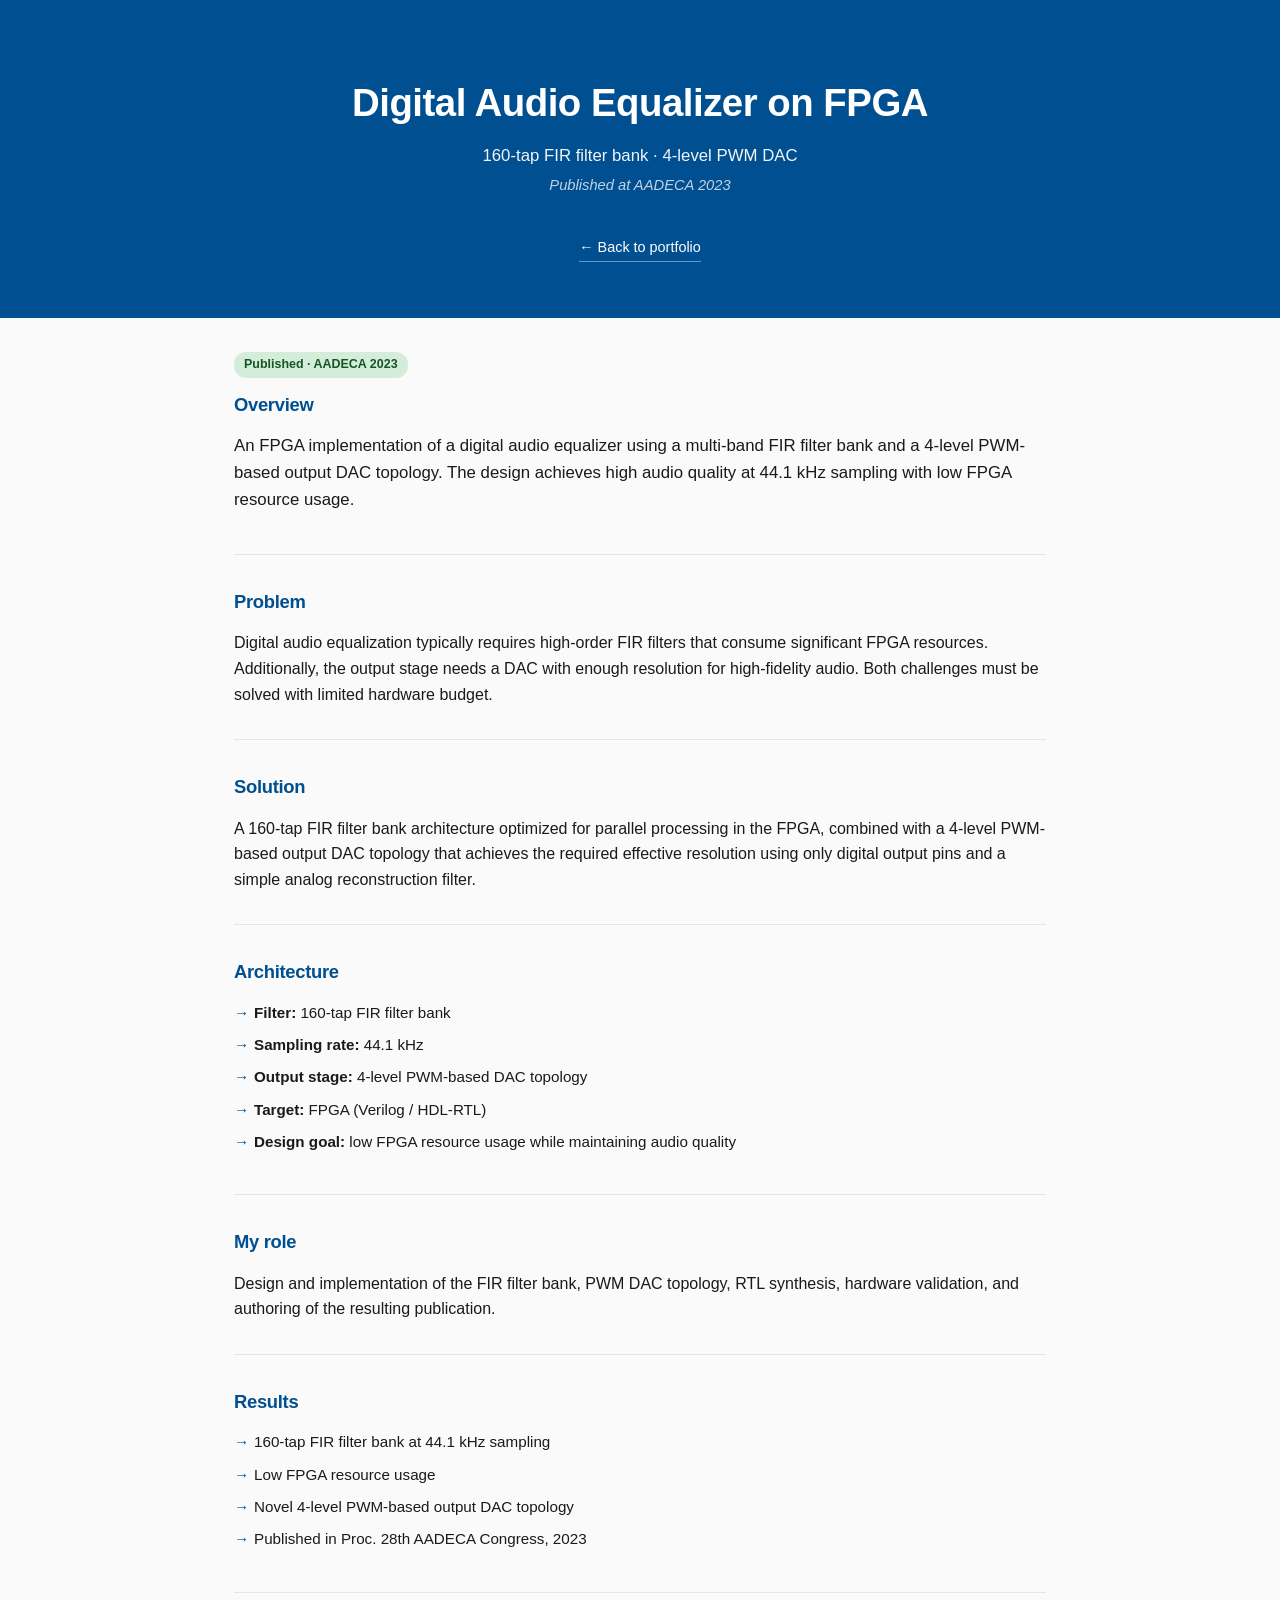
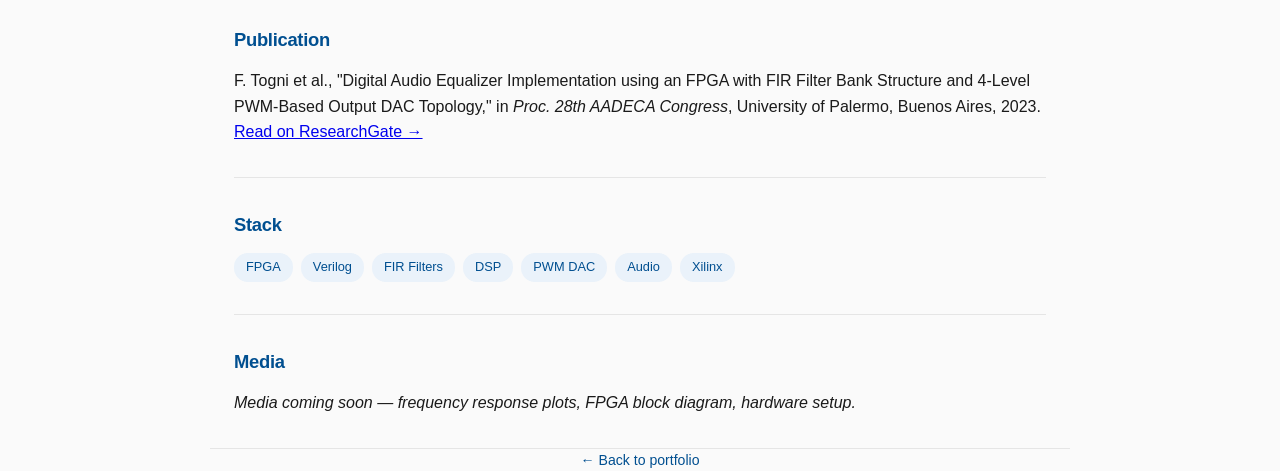
==== projects/audio-equalizer.html @ e0451c8c "Create audio-equalizer.html" ====
<!DOCTYPE html>
<html lang="en">
<head>
  <meta charset="UTF-8">
  <meta name="viewport" content="width=device-width, initial-scale=1.0">
  <title>Digital Audio Equalizer on FPGA — Francisco Togni</title>
  <meta name="description" content="160-tap FIR filter bank equalizer with 4-level PWM-based DAC on FPGA.">
  <link rel="stylesheet" href="../css/style.css">
</head>
<body>

<header class="hero">
  <div class="container">
    <h1>Digital Audio Equalizer on FPGA</h1>
    <p class="tagline">160-tap FIR filter bank · 4-level PWM DAC</p>
    <p class="subtitle">Published at AADECA 2023</p>
    <a class="back-link" href="../index.html">← Back to portfolio</a>
  </div>
</header>

<div class="container project-detail">

  <section>
    <span class="status status-published">Published · AADECA 2023</span>
    <h2>Overview</h2>
    <p class="overview">
      An FPGA implementation of a digital audio equalizer using a 
      multi-band FIR filter bank and a 4-level PWM-based output DAC 
      topology. The design achieves high audio quality at 44.1 kHz 
      sampling with low FPGA resource usage.
    </p>
  </section>

  <section>
    <h2>Problem</h2>
    <p>
      Digital audio equalization typically requires high-order FIR filters 
      that consume significant FPGA resources. Additionally, the output 
      stage needs a DAC with enough resolution for high-fidelity audio. 
      Both challenges must be solved with limited hardware budget.
    </p>
  </section>

  <section>
    <h2>Solution</h2>
    <p>
      A 160-tap FIR filter bank architecture optimized for parallel 
      processing in the FPGA, combined with a 4-level PWM-based output 
      DAC topology that achieves the required effective resolution using 
      only digital output pins and a simple analog reconstruction filter.
    </p>
  </section>

  <section>
    <h2>Architecture</h2>
    <ul>
      <li><strong>Filter:</strong> 160-tap FIR filter bank</li>
      <li><strong>Sampling rate:</strong> 44.1 kHz</li>
      <li><strong>Output stage:</strong> 4-level PWM-based DAC topology</li>
      <li><strong>Target:</strong> FPGA (Verilog / HDL-RTL)</li>
      <li><strong>Design goal:</strong> low FPGA resource usage while maintaining audio quality</li>
    </ul>
  </section>

  <section>
    <h2>My role</h2>
    <p>
      Design and implementation of the FIR filter bank, PWM DAC topology, 
      RTL synthesis, hardware validation, and authoring of the resulting 
      publication.
    </p>
  </section>

  <section>
    <h2>Results</h2>
    <ul>
      <li>160-tap FIR filter bank at 44.1 kHz sampling</li>
      <li>Low FPGA resource usage</li>
      <li>Novel 4-level PWM-based output DAC topology</li>
      <li>Published in Proc. 28th AADECA Congress, 2023</li>
    </ul>
  </section>

  <section>
    <h2>Publication</h2>
    <p>
      F. Togni et al., "Digital Audio Equalizer Implementation using an FPGA 
      with FIR Filter Bank Structure and 4-Level PWM-Based Output DAC 
      Topology," in <em>Proc. 28th AADECA Congress</em>, University of 
      Palermo, Buenos Aires, 2023.
    </p>
    <p>
      <a href="https://www.researchgate.net/publication/375450327" target="_blank">Read on ResearchGate →</a>
    </p>
  </section>

  <section>
    <h2>Stack</h2>
    <div class="stack">
      <span>FPGA</span>
      <span>Verilog</span>
      <span>FIR Filters</span>
      <span>DSP</span>
      <span>PWM DAC</span>
      <span>Audio</span>
      <span>Xilinx</span>
    </div>
  </section>

  <section>
    <h2>Media</h2>
    <p><em>Media coming soon — frequency response plots, FPGA block diagram, hardware setup.</em></p>
  </section>

</div>

<footer class="container">
  <p><a href="../index.html">← Back to portfolio</a></p>
</footer>

</body>
</html>
---- css/style.css ----
* { margin: 0; padding: 0; box-sizing: border-box; }

:root {
  --primary: #004f90;
  --primary-dark: #003a6b;
  --text: #1a1a1a;
  --text-muted: #666;
  --bg: #fafafa;
  --border: #e5e5e5;
}

body {
  font-family: -apple-system, BlinkMacSystemFont, "Segoe UI", Roboto, 
               "Helvetica Neue", Arial, sans-serif;
  line-height: 1.6;
  color: var(--text);
  background: var(--bg);
}

.container {
  max-width: 860px;
  margin: 0 auto;
  padding: 0 24px;
}

/* Header */
.hero {
  background: var(--primary);
  color: white;
  padding: 72px 0 56px;
  text-align: center;
}

.hero h1 {
  font-size: 2.4rem;
  font-weight: 700;
  margin-bottom: 10px;
  letter-spacing: -0.5px;
}

.hero .tagline {
  font-size: 1.05rem;
  opacity: 0.95;
  margin-bottom: 4px;
}

.hero .subtitle {
  font-size: 0.92rem;
  opacity: 0.75;
  font-style: italic;
  margin-bottom: 26px;
}

.links {
  display: flex;
  gap: 22px;
  justify-content: center;
  flex-wrap: wrap;
}

.links a {
  color: white;
  text-decoration: none;
  border-bottom: 1px solid rgba(255,255,255,0.35);
  padding-bottom: 2px;
  font-size: 0.93rem;
  transition: border-color 0.15s ease;
}

.links a:hover {
  border-color: white;
}

/* Sections */
section {
  padding: 48px 0;
  border-bottom: 1px solid var(--border);
}

section:last-of-type {
  border-bottom: none;
}

section h2 {
  font-size: 1.35rem;
  color: var(--primary);
  margin-bottom: 22px;
  font-weight: 600;
  letter-spacing: -0.3px;
}

/* About */
.about p {
  font-size: 1rem;
  color: var(--text);
  max-width: 720px;
}

/* Projects */
.project {
  margin-bottom: 34px;
  padding-bottom: 30px;
  border-bottom: 1px solid var(--border);
}

.project:last-child {
  border-bottom: none;
  margin-bottom: 0;
  padding-bottom: 0;
}

.project h3 {
  font-size: 1.08rem;
  margin-bottom: 4px;
  color: var(--text);
  font-weight: 600;
}

.project h3 a {
  color: var(--text);
  text-decoration: none;
  border-bottom: 1px solid transparent;
  transition: border-color 0.15s ease, color 0.15s ease;
}

.project h3 a:hover {
  color: var(--primary);
  border-bottom-color: var(--primary);
}

.project .meta {
  font-size: 0.83rem;
  color: var(--text-muted);
  margin-bottom: 10px;
}

.project p {
  margin-bottom: 8px;
  font-size: 0.95rem;
}

.project .tags {
  font-size: 0.79rem;
  color: var(--primary);
  margin-top: 10px;
  font-weight: 500;
  letter-spacing: 0.2px;
}

/* Publications */
.publications ul {
  list-style: none;
  padding: 0;
}

.publications li {
  margin-bottom: 16px;
  padding-left: 18px;
  position: relative;
  font-size: 0.95rem;
}

.publications li:before {
  content: "·";
  position: absolute;
  left: 0;
  color: var(--primary);
  font-weight: bold;
  font-size: 1.2rem;
  line-height: 1;
  top: 2px;
}

.publications a {
  color: var(--primary);
  text-decoration: none;
  border-bottom: 1px solid transparent;
  transition: border-color 0.15s ease;
}

.publications a:hover {
  border-bottom-color: var(--primary);
}

/* Skills */
.skills p {
  margin-bottom: 8px;
  font-size: 0.95rem;
}

.skills strong {
  color: var(--primary);
  font-weight: 600;
}

/* Footer */
footer {
  padding: 40px 0;
  text-align: center;
  color: var(--text-muted);
  font-size: 0.88rem;
  border-top: 1px solid var(--border);
  margin-top: 20px;
}

footer a {
  color: var(--primary);
  text-decoration: none;
  border-bottom: 1px solid transparent;
  transition: border-color 0.15s ease;
}

footer a:hover {
  border-bottom-color: var(--primary);
}

.copyright {
  margin-top: 10px;
  font-size: 0.78rem;
  color: #999;
}

/* Responsive */
@media (max-width: 600px) {
  .hero h1 { font-size: 1.7rem; }
  .hero { padding: 56px 0 40px; }
  .hero .tagline { font-size: 0.95rem; }
  section { padding: 36px 0; }
  .links { gap: 16px; }
  .links a { font-size: 0.85rem; }
}


/* Project detail pages */
.project-detail section {
  padding: 32px 0;
}

.project-detail section h2 {
  font-size: 1.15rem;
  margin-bottom: 14px;
}

.project-detail .overview {
  font-size: 1.05rem;
  color: var(--text);
  margin-bottom: 8px;
}

.project-detail ul {
  list-style: none;
  padding-left: 0;
}

.project-detail ul li {
  padding-left: 20px;
  position: relative;
  margin-bottom: 8px;
  font-size: 0.95rem;
}

.project-detail ul li:before {
  content: "→";
  position: absolute;
  left: 0;
  color: var(--primary);
  font-weight: bold;
}

.project-detail .stack {
  display: flex;
  flex-wrap: wrap;
  gap: 8px;
  margin-top: 8px;
}

.project-detail .stack span {
  background: #eaf2fa;
  color: var(--primary);
  padding: 4px 12px;
  border-radius: 14px;
  font-size: 0.8rem;
  font-weight: 500;
}

.project-detail .media-grid {
  display: grid;
  grid-template-columns: repeat(auto-fit, minmax(240px, 1fr));
  gap: 12px;
  margin-top: 12px;
}

.project-detail .media-grid img,
.project-detail .media-grid video {
  width: 100%;
  height: auto;
  border-radius: 6px;
  border: 1px solid var(--border);
}

.project-detail .status {
  display: inline-block;
  padding: 3px 10px;
  border-radius: 12px;
  font-size: 0.78rem;
  font-weight: 600;
  margin-bottom: 12px;
}

.status-published { background: #d4edda; color: #155724; }
.status-delivered { background: #cce5ff; color: #004085; }
.status-validation { background: #fff3cd; color: #856404; }
.status-completed { background: #e2e3e5; color: #383d41; }

.back-link {
  display: inline-block;
  margin-top: 12px;
  color: white;
  text-decoration: none;
  font-size: 0.9rem;
  border-bottom: 1px solid rgba(255,255,255,0.4);
  padding-bottom: 2px;
}

.back-link:hover {
  border-bottom-color: white;
}
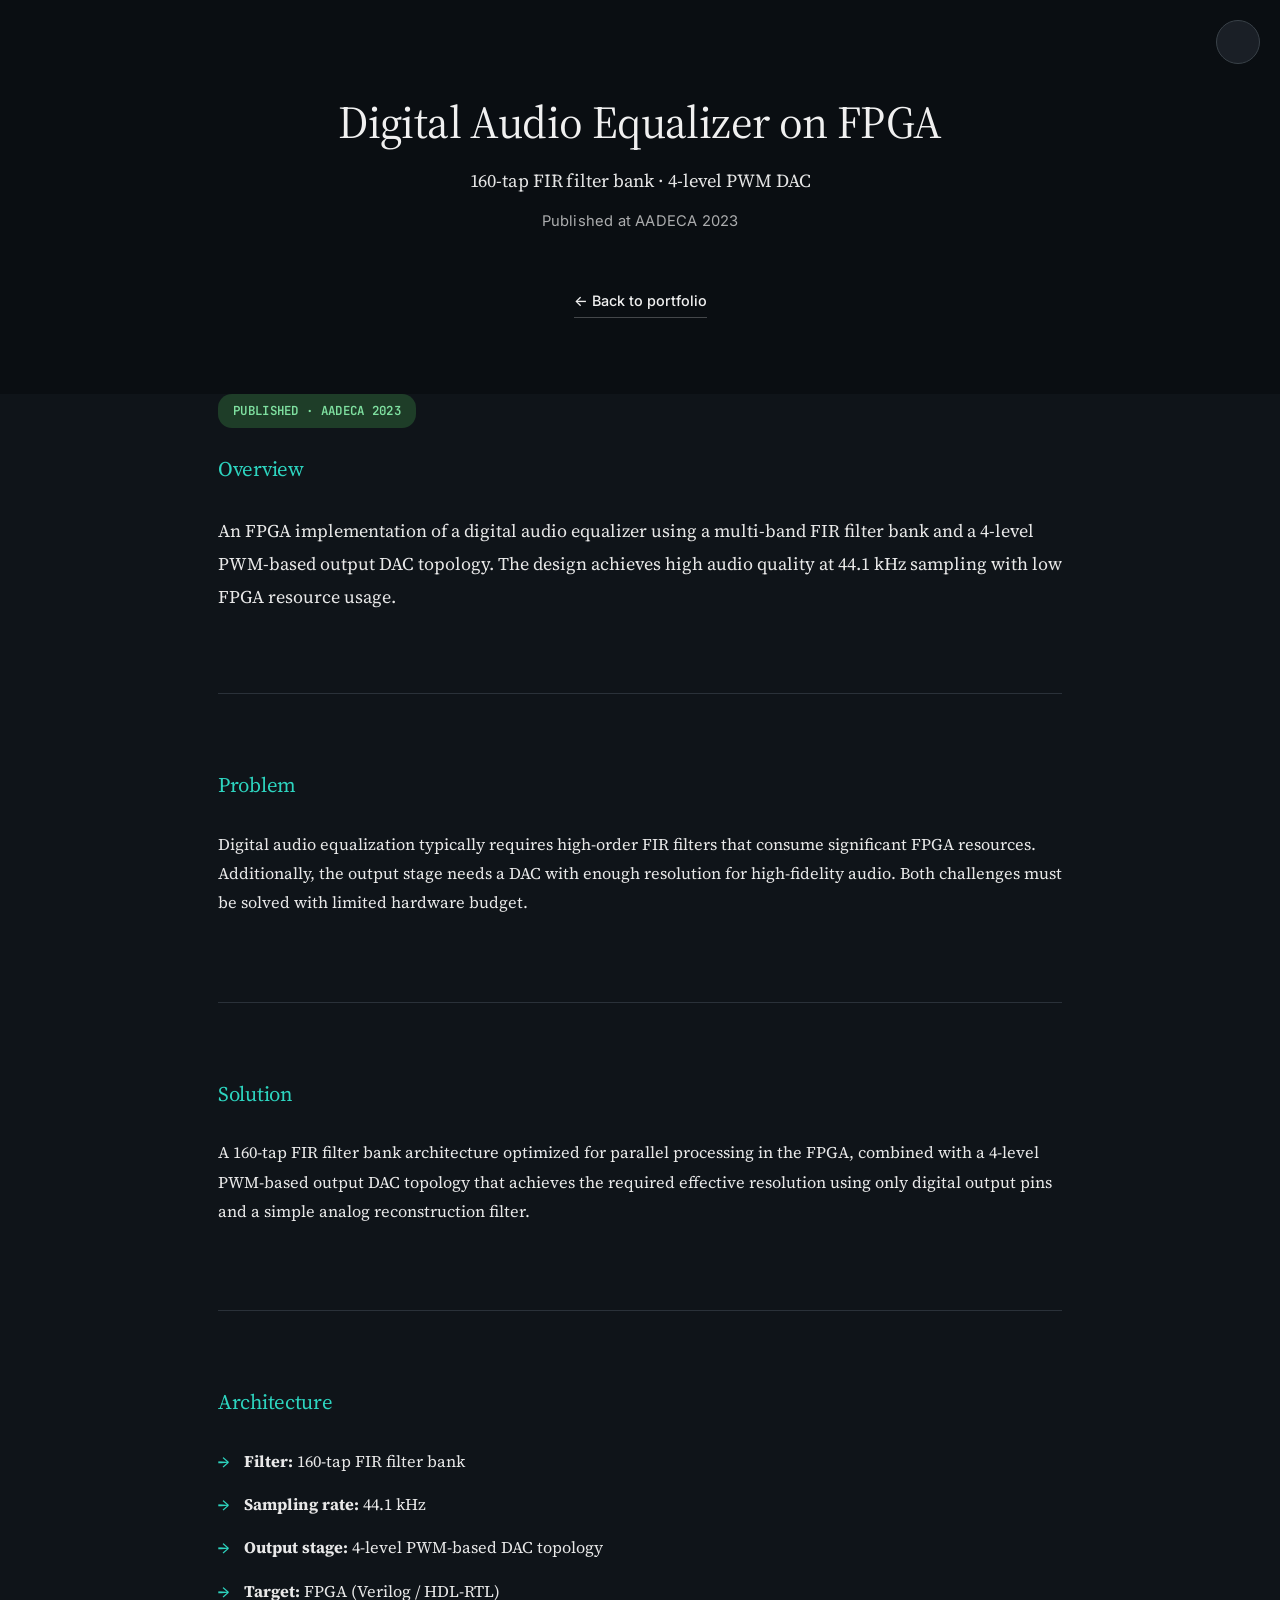
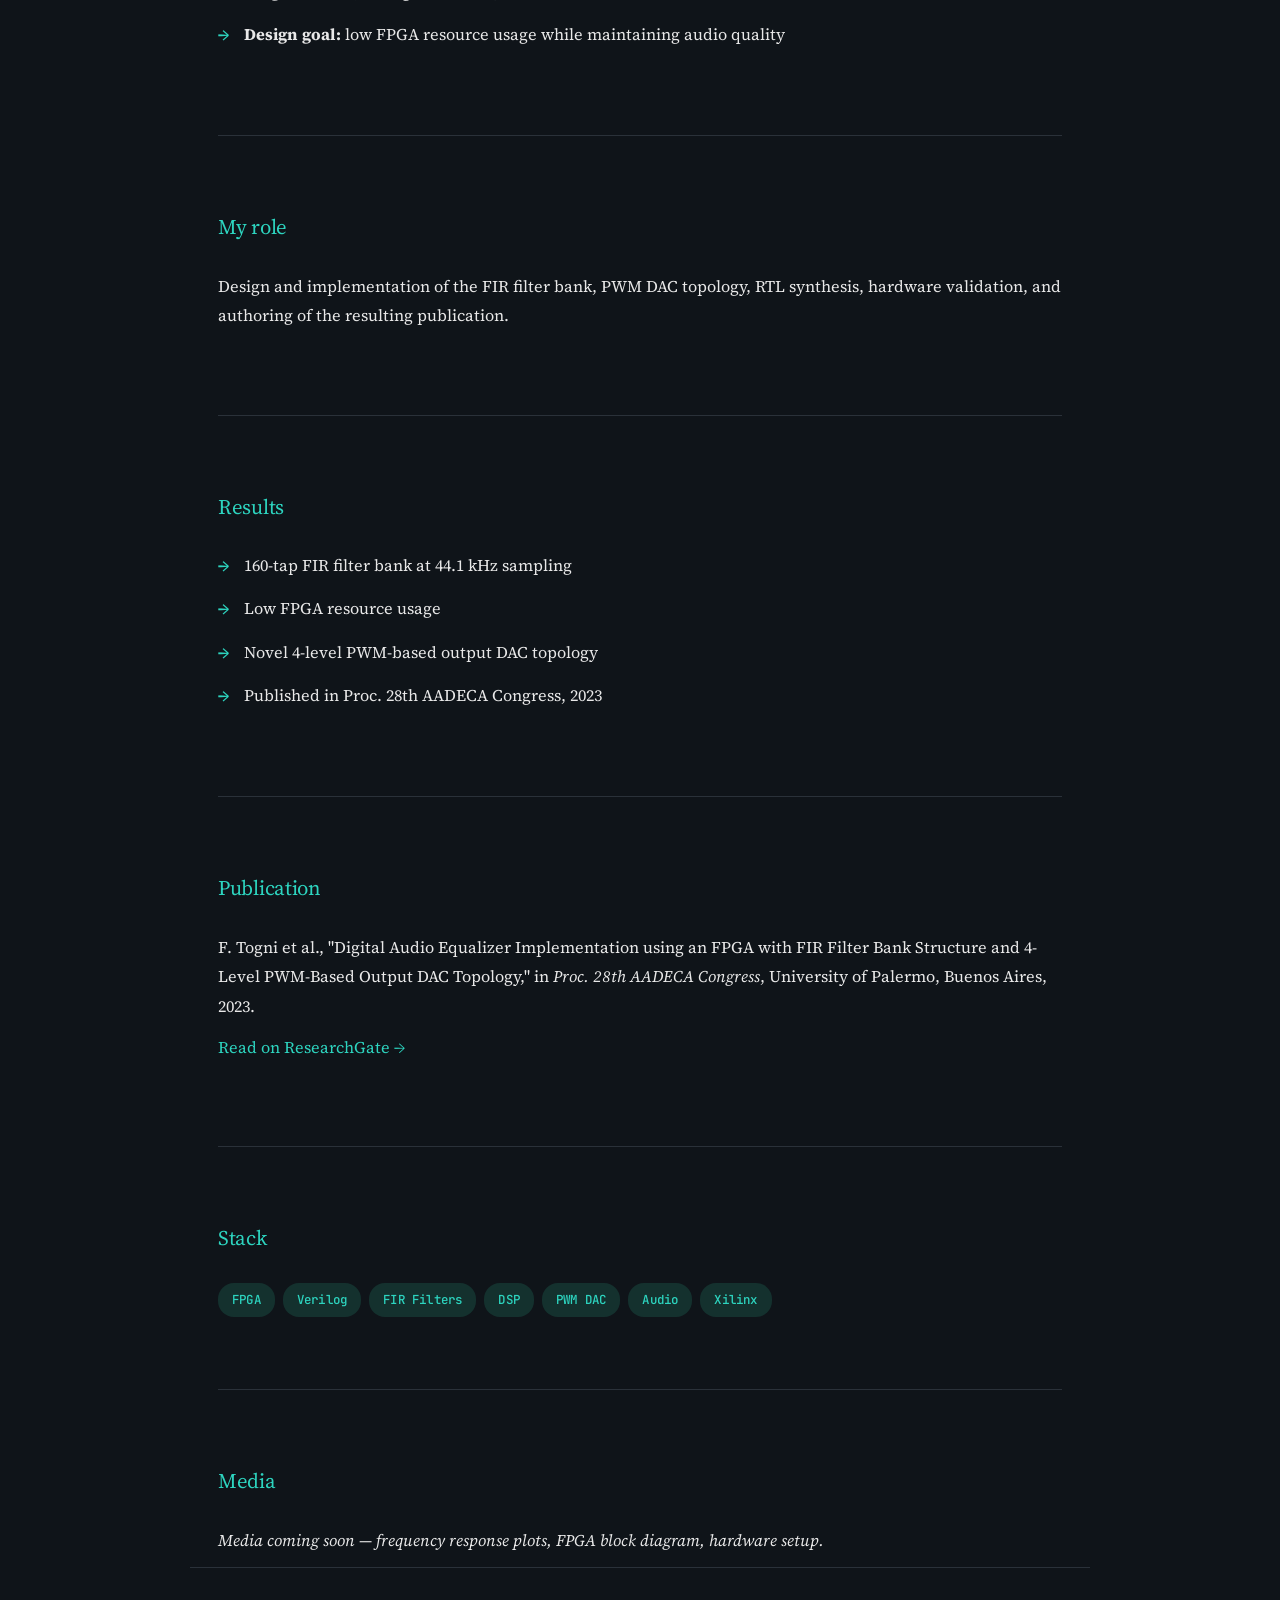
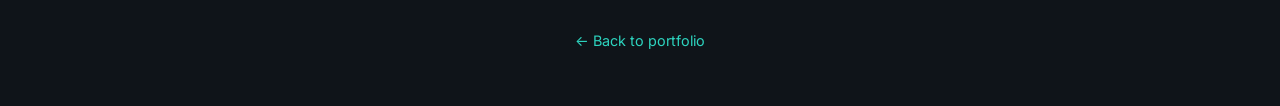
==== commit ad53918b: "Update audio-equalizer.html" ====
--- a/projects/audio-equalizer.html
+++ b/projects/audio-equalizer.html
@@ -5,9 +5,24 @@
   <meta name="viewport" content="width=device-width, initial-scale=1.0">
   <title>Digital Audio Equalizer on FPGA — Francisco Togni</title>
   <meta name="description" content="160-tap FIR filter bank equalizer with 4-level PWM-based DAC on FPGA.">
-  <link rel="stylesheet" href="../css/style.css">
+  <meta name="theme-color" content="#0f1419">
+
+  <link rel="preconnect" href="https://fonts.googleapis.com">
+  <link rel="preconnect" href="https://fonts.gstatic.com" crossorigin>
+  <link href="https://fonts.googleapis.com/css2?family=Inter:wght@400;500;600;700&family=Source+Serif+4:ital,opsz,wght@0,8..60,400;0,8..60,600;0,8..60,700;1,8..60,400&family=JetBrains+Mono:wght@400;500&display=swap" rel="stylesheet">
+
+  <link rel="stylesheet" href="../css/style.css?v=3">
+
+  <script>
+    (function () {
+      const stored = localStorage.getItem('theme');
+      document.documentElement.setAttribute('data-theme', stored || 'dark');
+    })();
+  </script>
 </head>
 <body>
+
+<button class="theme-toggle" aria-label="Switch theme"></button>
 
 <header class="hero">
   <div class="container">
@@ -90,7 +105,7 @@
       Palermo, Buenos Aires, 2023.
     </p>
     <p>
-      <a href="https://www.researchgate.net/publication/375450327" target="_blank">Read on ResearchGate →</a>
+      <a href="https://www.researchgate.net/publication/375450327" target="_blank" rel="noopener">Read on ResearchGate →</a>
     </p>
   </section>
 
@@ -118,5 +133,7 @@
   <p><a href="../index.html">← Back to portfolio</a></p>
 </footer>
 
+<script src="../js/theme.js"></script>
+
 </body>
 </html>
--- a/css/style.css
+++ b/css/style.css
@@ -1,106 +1,291 @@
+/* ============================================
+   RESET
+   ============================================ */
 * { margin: 0; padding: 0; box-sizing: border-box; }
 
+/* ============================================
+   TOKENS — Light mode (default)
+   ============================================ */
 :root {
-  --primary: #004f90;
-  --primary-dark: #003a6b;
+  --primary: #0f766e;
+  --primary-hover: #115e59;
+  --accent-light: #d9f2ee;
+
   --text: #1a1a1a;
   --text-muted: #666;
+  --text-subtle: #999;
+
   --bg: #fafafa;
+  --bg-elevated: #ffffff;
   --border: #e5e5e5;
-}
+  --border-strong: #d0d0d0;
+
+  --hero-bg: #0f766e;
+  --hero-text: #ffffff;
+  --hero-muted: rgba(255,255,255,0.85);
+  --hero-border: rgba(255,255,255,0.35);
+
+  --shadow-sm: 0 1px 2px rgba(0,0,0,0.04);
+  --shadow-md: 0 2px 8px rgba(0,0,0,0.06);
+
+  --font-sans: 'Inter', -apple-system, BlinkMacSystemFont, 'Segoe UI', Roboto,
+               'Helvetica Neue', Arial, sans-serif;
+  --font-serif: 'Source Serif 4', 'Iowan Old Style', 'Palatino Linotype',
+                'URW Palladio L', P052, Georgia, serif;
+  --font-mono: 'JetBrains Mono', 'SF Mono', Monaco, 'Cascadia Code',
+               'Roboto Mono', Consolas, monospace;
+
+  --radius: 8px;
+  --radius-sm: 4px;
+
+  --transition: 0.2s ease;
+}
+
+/* ============================================
+   TOKENS — Dark mode
+   ============================================ */
+[data-theme="dark"] {
+  --primary: #2dd4bf;
+  --primary-hover: #5eead4;
+  --accent-light: #14312e;
+
+  --text: #e8e8e8;
+  --text-muted: #a0a0a0;
+  --text-subtle: #707070;
+
+  --bg: #0f1419;
+  --bg-elevated: #1a1f26;
+  --border: #2a3139;
+  --border-strong: #3a4249;
+
+  --hero-bg: #0a0e12;
+  --hero-text: #f0f0f0;
+  --hero-muted: rgba(240,240,240,0.75);
+  --hero-border: rgba(240,240,240,0.25);
+
+  --shadow-sm: 0 1px 2px rgba(0,0,0,0.3);
+  --shadow-md: 0 2px 8px rgba(0,0,0,0.4);
+}
+
+/* ============================================
+   BASE — body en SERIF
+   ============================================ */
+html { scroll-behavior: smooth; }
 
 body {
-  font-family: -apple-system, BlinkMacSystemFont, "Segoe UI", Roboto, 
-               "Helvetica Neue", Arial, sans-serif;
-  line-height: 1.6;
+  font-family: var(--font-serif);
+  font-size: 16px;
+  line-height: 1.8;
   color: var(--text);
   background: var(--bg);
+  -webkit-font-smoothing: antialiased;
+  -moz-osx-font-smoothing: grayscale;
+  transition: background-color var(--transition), color var(--transition);
+  counter-reset: section;
 }
 
 .container {
-  max-width: 860px;
+  max-width: 900px;
   margin: 0 auto;
-  padding: 0 24px;
-}
-
-/* Header */
+  padding-left: 28px;
+  padding-right: 28px;
+}
+
+a {
+  color: var(--primary);
+  text-decoration: none;
+  transition: color var(--transition);
+}
+
+a:hover {
+  color: var(--primary-hover);
+}
+
+code, pre {
+  font-family: var(--font-mono);
+  font-size: 0.9em;
+}
+
+/* ============================================
+   THEME TOGGLE
+   ============================================ */
+.theme-toggle {
+  position: fixed;
+  top: 20px;
+  right: 20px;
+  z-index: 100;
+  width: 44px;
+  height: 44px;
+  border-radius: 50%;
+  border: 1px solid var(--hero-border);
+  background: rgba(255,255,255,0.1);
+  backdrop-filter: blur(8px);
+  -webkit-backdrop-filter: blur(8px);
+  color: white;
+  cursor: pointer;
+  display: flex;
+  align-items: center;
+  justify-content: center;
+  font-size: 18px;
+  transition: all var(--transition);
+}
+
+.theme-toggle:hover {
+  transform: scale(1.08);
+  background: rgba(255,255,255,0.2);
+}
+
+.theme-toggle svg {
+  width: 20px;
+  height: 20px;
+  stroke: currentColor;
+  fill: none;
+  stroke-width: 2;
+  stroke-linecap: round;
+  stroke-linejoin: round;
+}
+
+[data-theme="dark"] .theme-toggle {
+  border-color: var(--border-strong);
+  background: var(--bg-elevated);
+  color: var(--text);
+}
+
+/* ============================================
+   HERO / HEADER
+   ============================================ */
 .hero {
-  background: var(--primary);
-  color: white;
-  padding: 72px 0 56px;
+  background: var(--hero-bg);
+  color: var(--hero-text);
+  padding: 96px 0 76px;
   text-align: center;
+  transition: background-color var(--transition);
 }
 
 .hero h1 {
-  font-size: 2.4rem;
-  font-weight: 700;
+  font-family: var(--font-serif);
+  font-size: 2.85rem;
+  font-weight: 400;
+  margin-bottom: 16px;
+  letter-spacing: -0.6px;
+  line-height: 1.15;
+}
+
+.hero .tagline {
+  font-family: var(--font-serif);
+  font-size: 1.15rem;
+  font-weight: 400;
+  opacity: 0.95;
   margin-bottom: 10px;
-  letter-spacing: -0.5px;
-}
-
-.hero .tagline {
-  font-size: 1.05rem;
-  opacity: 0.95;
-  margin-bottom: 4px;
+  letter-spacing: -0.1px;
 }
 
 .hero .subtitle {
+  font-family: var(--font-sans);
   font-size: 0.92rem;
-  opacity: 0.75;
-  font-style: italic;
-  margin-bottom: 26px;
+  opacity: 0.7;
+  letter-spacing: 0.2px;
+  margin-bottom: 36px;
 }
 
 .links {
   display: flex;
-  gap: 22px;
+  gap: 26px;
   justify-content: center;
   flex-wrap: wrap;
 }
 
 .links a {
-  color: white;
+  font-family: var(--font-sans);
+  color: var(--hero-text);
   text-decoration: none;
-  border-bottom: 1px solid rgba(255,255,255,0.35);
-  padding-bottom: 2px;
-  font-size: 0.93rem;
-  transition: border-color 0.15s ease;
+  border-bottom: 1px solid var(--hero-border);
+  padding-bottom: 3px;
+  font-size: 0.94rem;
+  font-weight: 500;
+  letter-spacing: 0.1px;
+  transition: border-color var(--transition), color var(--transition);
 }
 
 .links a:hover {
-  border-color: white;
-}
-
-/* Sections */
+  color: var(--hero-text);
+  border-bottom-color: var(--hero-text);
+}
+
+/* ============================================
+   SECTIONS
+   ============================================ */
 section {
-  padding: 48px 0;
   border-bottom: 1px solid var(--border);
+  transition: border-color var(--transition);
 }
 
 section:last-of-type {
   border-bottom: none;
 }
 
+section.container {
+  padding-top: 110px;
+  padding-bottom: 110px;
+}
+
 section h2 {
-  font-size: 1.35rem;
-  color: var(--primary);
-  margin-bottom: 22px;
-  font-weight: 600;
+  font-family: var(--font-serif);
+  font-size: 1.6rem;
+  color: var(--primary);
+  margin-top: 0;
+  margin-bottom: 48px;
+  font-weight: 400;
   letter-spacing: -0.3px;
-}
-
-/* About */
+  display: flex;
+  align-items: baseline;
+  gap: 18px;
+}
+
+section h2 {
+  counter-increment: section;
+}
+
+section h2::before {
+  content: counter(section, decimal-leading-zero);
+  font-family: var(--font-mono);
+  font-size: 0.72rem;
+  color: var(--primary);
+  opacity: 0.6;
+  font-weight: 500;
+  letter-spacing: 0.5px;
+  flex-shrink: 0;
+  line-height: 1;
+}
+
+.project-detail section h2::before {
+  content: none;
+  display: none;
+}
+
+.project-detail section h2 {
+  counter-increment: none;
+}
+
+/* ============================================
+   ABOUT
+   ============================================ */
 .about p {
-  font-size: 1rem;
+  font-family: var(--font-serif);
+  font-size: 1.08rem;
   color: var(--text);
   max-width: 720px;
-}
-
-/* Projects */
+  line-height: 1.85;
+}
+
+/* ============================================
+   PROJECTS
+   ============================================ */
 .project {
-  margin-bottom: 34px;
-  padding-bottom: 30px;
+  margin-bottom: 52px;
+  padding-bottom: 44px;
   border-bottom: 1px solid var(--border);
+  transition: border-color var(--transition);
 }
 
 .project:last-child {
@@ -110,17 +295,19 @@
 }
 
 .project h3 {
-  font-size: 1.08rem;
-  margin-bottom: 4px;
-  color: var(--text);
-  font-weight: 600;
+  font-family: var(--font-serif);
+  font-size: 1.25rem;
+  margin-bottom: 10px;
+  font-weight: 400;
+  line-height: 1.35;
+  letter-spacing: -0.1px;
 }
 
 .project h3 a {
   color: var(--text);
   text-decoration: none;
   border-bottom: 1px solid transparent;
-  transition: border-color 0.15s ease, color 0.15s ease;
+  transition: color var(--transition), border-color var(--transition);
 }
 
 .project h3 a:hover {
@@ -129,85 +316,119 @@
 }
 
 .project .meta {
-  font-size: 0.83rem;
+  font-family: var(--font-sans);
+  font-size: 0.85rem;
   color: var(--text-muted);
-  margin-bottom: 10px;
-}
-
-.project p {
-  margin-bottom: 8px;
-  font-size: 0.95rem;
-}
-
-.project .tags {
-  font-size: 0.79rem;
-  color: var(--primary);
-  margin-top: 10px;
+  margin-bottom: 16px;
   font-weight: 500;
   letter-spacing: 0.2px;
 }
 
-/* Publications */
+.project p {
+  font-family: var(--font-serif);
+  margin-bottom: 14px;
+  font-size: 1.02rem;
+  line-height: 1.8;
+}
+
+.project .tags {
+  font-family: var(--font-mono);
+  font-size: 0.78rem;
+  color: var(--primary);
+  margin-top: 16px;
+  font-weight: 500;
+  letter-spacing: 0.2px;
+  line-height: 1.7;
+}
+
+/* ============================================
+   PUBLICATIONS
+   ============================================ */
 .publications ul {
   list-style: none;
   padding: 0;
 }
 
 .publications li {
-  margin-bottom: 16px;
-  padding-left: 18px;
+  font-family: var(--font-serif);
+  margin-bottom: 28px;
+  padding-left: 24px;
   position: relative;
-  font-size: 0.95rem;
-}
-
-.publications li:before {
-  content: "·";
+  font-size: 1.02rem;
+  line-height: 1.8;
+}
+
+.publications li:last-child {
+  margin-bottom: 0;
+}
+
+.publications li::before {
+  content: "";
   position: absolute;
   left: 0;
-  color: var(--primary);
-  font-weight: bold;
-  font-size: 1.2rem;
-  line-height: 1;
-  top: 2px;
+  top: 12px;
+  width: 8px;
+  height: 8px;
+  background: var(--primary);
+  border-radius: 50%;
 }
 
 .publications a {
   color: var(--primary);
   text-decoration: none;
   border-bottom: 1px solid transparent;
-  transition: border-color 0.15s ease;
+  transition: border-color var(--transition);
 }
 
 .publications a:hover {
   border-bottom-color: var(--primary);
 }
 
-/* Skills */
+.publications em {
+  font-family: var(--font-serif);
+  font-style: italic;
+}
+
+/* ============================================
+   SKILLS
+   ============================================ */
 .skills p {
-  margin-bottom: 8px;
-  font-size: 0.95rem;
+  font-family: var(--font-serif);
+  margin-bottom: 16px;
+  font-size: 1.02rem;
+  line-height: 1.8;
 }
 
 .skills strong {
-  color: var(--primary);
-  font-weight: 600;
-}
-
-/* Footer */
+  font-family: var(--font-mono);
+  color: var(--primary);
+  font-weight: 500;
+  font-size: 0.82em;
+  letter-spacing: 0.3px;
+  text-transform: uppercase;
+  display: inline-block;
+  min-width: 145px;
+}
+
+/* ============================================
+   FOOTER
+   ============================================ */
 footer {
-  padding: 40px 0;
+  font-family: var(--font-sans);
+  padding: 60px 0 52px;
   text-align: center;
   color: var(--text-muted);
-  font-size: 0.88rem;
+  font-size: 0.9rem;
   border-top: 1px solid var(--border);
-  margin-top: 20px;
+  margin-top: 40px;
+  transition: border-color var(--transition);
 }
 
 footer a {
   color: var(--primary);
   text-decoration: none;
   border-bottom: 1px solid transparent;
-  transition: border-color 0.15s ease;
+  transition: border-color var(--transition);
 }
 
 footer a:hover {
@@ -215,36 +436,46 @@
 }
 
 .copyright {
-  margin-top: 10px;
-  font-size: 0.78rem;
-  color: #999;
-}
-
-/* Responsive */
-@media (max-width: 600px) {
-  .hero h1 { font-size: 1.7rem; }
-  .hero { padding: 56px 0 40px; }
-  .hero .tagline { font-size: 0.95rem; }
-  section { padding: 36px 0; }
-  .links { gap: 16px; }
-  .links a { font-size: 0.85rem; }
-}
-
-
-/* Project detail pages */
+  margin-top: 16px;
+  font-size: 0.8rem;
+  color: var(--text-subtle);
+}
+
+/* ============================================
+   PROJECT DETAIL PAGES
+   ============================================ */
 .project-detail section {
-  padding: 32px 0;
+  padding: 72px 0;
+}
+
+.project-detail section:first-of-type {
+  padding-top: 0;
+}
+
+.project-detail section:last-of-type {
+  padding-bottom: 0;
 }
 
 .project-detail section h2 {
-  font-size: 1.15rem;
-  margin-bottom: 14px;
+  font-family: var(--font-serif);
+  font-size: 1.3rem;
+  margin-bottom: 26px;
+  font-weight: 400;
 }
 
 .project-detail .overview {
-  font-size: 1.05rem;
+  font-family: var(--font-serif);
+  font-size: 1.12rem;
   color: var(--text);
   margin-bottom: 8px;
+  line-height: 1.85;
+}
+
+.project-detail p {
+  font-family: var(--font-serif);
+  font-size: 1.02rem;
+  line-height: 1.8;
+  margin-bottom: 12px;
 }
 
 .project-detail ul {
@@ -253,13 +484,15 @@
 }
 
 .project-detail ul li {
-  padding-left: 20px;
+  font-family: var(--font-serif);
+  padding-left: 26px;
   position: relative;
-  margin-bottom: 8px;
-  font-size: 0.95rem;
-}
-
-.project-detail ul li:before {
+  margin-bottom: 14px;
+  font-size: 1.02rem;
+  line-height: 1.8;
+}
+
+.project-detail ul li::before {
   content: "→";
   position: absolute;
   left: 0;
@@ -271,57 +504,145 @@
   display: flex;
   flex-wrap: wrap;
   gap: 8px;
-  margin-top: 8px;
+  margin-top: 12px;
 }
 
 .project-detail .stack span {
-  background: #eaf2fa;
-  color: var(--primary);
-  padding: 4px 12px;
-  border-radius: 14px;
-  font-size: 0.8rem;
+  font-family: var(--font-mono);
+  background: var(--accent-light);
+  color: var(--primary);
+  padding: 6px 14px;
+  border-radius: 16px;
+  font-size: 0.78rem;
   font-weight: 500;
+  letter-spacing: 0.2px;
+  transition: background-color var(--transition);
 }
 
 .project-detail .media-grid {
   display: grid;
-  grid-template-columns: repeat(auto-fit, minmax(240px, 1fr));
-  gap: 12px;
-  margin-top: 12px;
+  grid-template-columns: repeat(auto-fit, minmax(260px, 1fr));
+  gap: 18px;
+  margin-top: 18px;
 }
 
 .project-detail .media-grid img,
 .project-detail .media-grid video {
   width: 100%;
   height: auto;
-  border-radius: 6px;
+  border-radius: var(--radius);
   border: 1px solid var(--border);
+  transition: border-color var(--transition), transform var(--transition);
+}
+
+.project-detail .media-grid img:hover {
+  transform: scale(1.02);
 }
 
 .project-detail .status {
   display: inline-block;
-  padding: 3px 10px;
-  border-radius: 12px;
+  padding: 6px 15px;
+  border-radius: 14px;
   font-size: 0.78rem;
   font-weight: 600;
-  margin-bottom: 12px;
-}
-
-.status-published { background: #d4edda; color: #155724; }
-.status-delivered { background: #cce5ff; color: #004085; }
+  margin-bottom: 22px;
+  letter-spacing: 0.3px;
+  font-family: var(--font-mono);
+  text-transform: uppercase;
+}
+
+.status-published  { background: #d4edda; color: #155724; }
+.status-delivered  { background: #cce5ff; color: #004085; }
 .status-validation { background: #fff3cd; color: #856404; }
-.status-completed { background: #e2e3e5; color: #383d41; }
+.status-completed  { background: #e2e3e5; color: #383d41; }
+
+[data-theme="dark"] .status-published  { background: #1e3d28; color: #7fe0a0; }
+[data-theme="dark"] .status-delivered  { background: #14312e; color: #5eead4; }
+[data-theme="dark"] .status-validation { background: #3d3216; color: #ffd97f; }
+[data-theme="dark"] .status-completed  { background: #2a2e33; color: #b0b0b0; }
 
 .back-link {
+  font-family: var(--font-sans);
   display: inline-block;
-  margin-top: 12px;
-  color: white;
+  margin-top: 18px;
+  color: var(--hero-text);
   text-decoration: none;
   font-size: 0.9rem;
-  border-bottom: 1px solid rgba(255,255,255,0.4);
-  padding-bottom: 2px;
+  font-weight: 500;
+  border-bottom: 1px solid var(--hero-border);
+  padding-bottom: 3px;
+  transition: border-color var(--transition);
 }
 
 .back-link:hover {
-  border-bottom-color: white;
-}
+  border-bottom-color: var(--hero-text);
+}
+
+/* ============================================
+   RESPONSIVE
+   ============================================ */
+@media (max-width: 600px) {
+  .container {
+    padding-left: 20px;
+    padding-right: 20px;
+  }
+
+  .hero { padding: 80px 0 60px; }
+  .hero h1 { font-size: 2rem; letter-spacing: -0.4px; }
+  .hero .tagline { font-size: 1rem; }
+  .hero .subtitle { font-size: 0.86rem; }
+
+  section.container {
+    padding-top: 80px;
+    padding-bottom: 80px;
+  }
+
+  section h2 {
+    font-size: 1.35rem;
+    margin-bottom: 36px;
+    gap: 14px;
+  }
+
+  .project { margin-bottom: 40px; padding-bottom: 34px; }
+  .project h3 { font-size: 1.12rem; }
+
+  .skills strong {
+    display: block;
+    margin-bottom: 4px;
+    min-width: auto;
+  }
+
+  .links { gap: 18px; }
+  .links a { font-size: 0.88rem; }
+
+  .theme-toggle {
+    top: 14px;
+    right: 14px;
+    width: 40px;
+    height: 40px;
+  }
+}
+
+/* ============================================
+   PREFERS-REDUCED-MOTION
+   ============================================ */
+@media (prefers-reduced-motion: reduce) {
+  *, *::before, *::after {
+    transition-duration: 0.01ms !important;
+    animation-duration: 0.01ms !important;
+  }
+  html { scroll-behavior: auto; }
+}
+
+/* ============================================
+   PRINT
+   ============================================ */
+@media print {
+  .theme-toggle, .back-link { display: none; }
+  body { background: white; color: black; }
+  section { border-bottom: none; padding: 20px 0; }
+  section.container { padding-top: 20px; padding-bottom: 20px; }
+  .hero { background: white; color: black; padding: 20px 0; }
+  .hero h1 { color: black; }
+  section h2::before { color: black; opacity: 1; }
+}
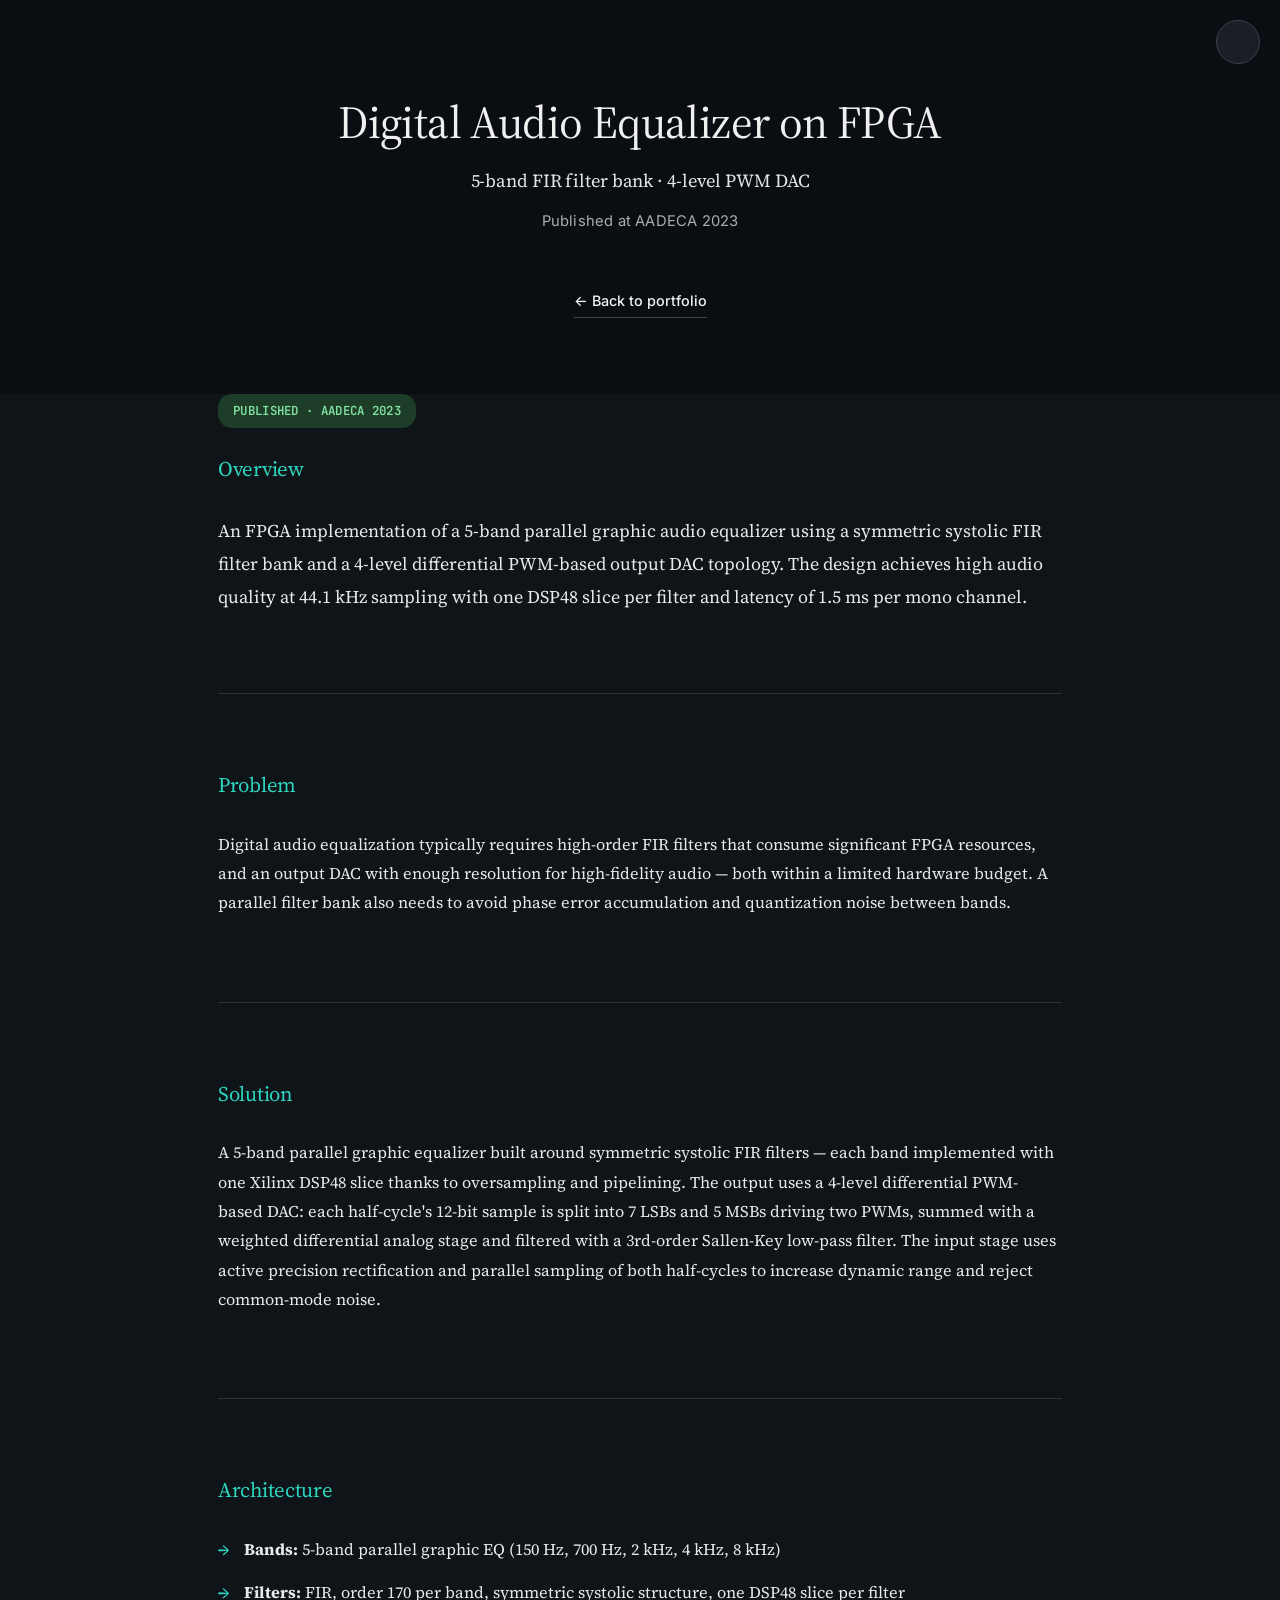
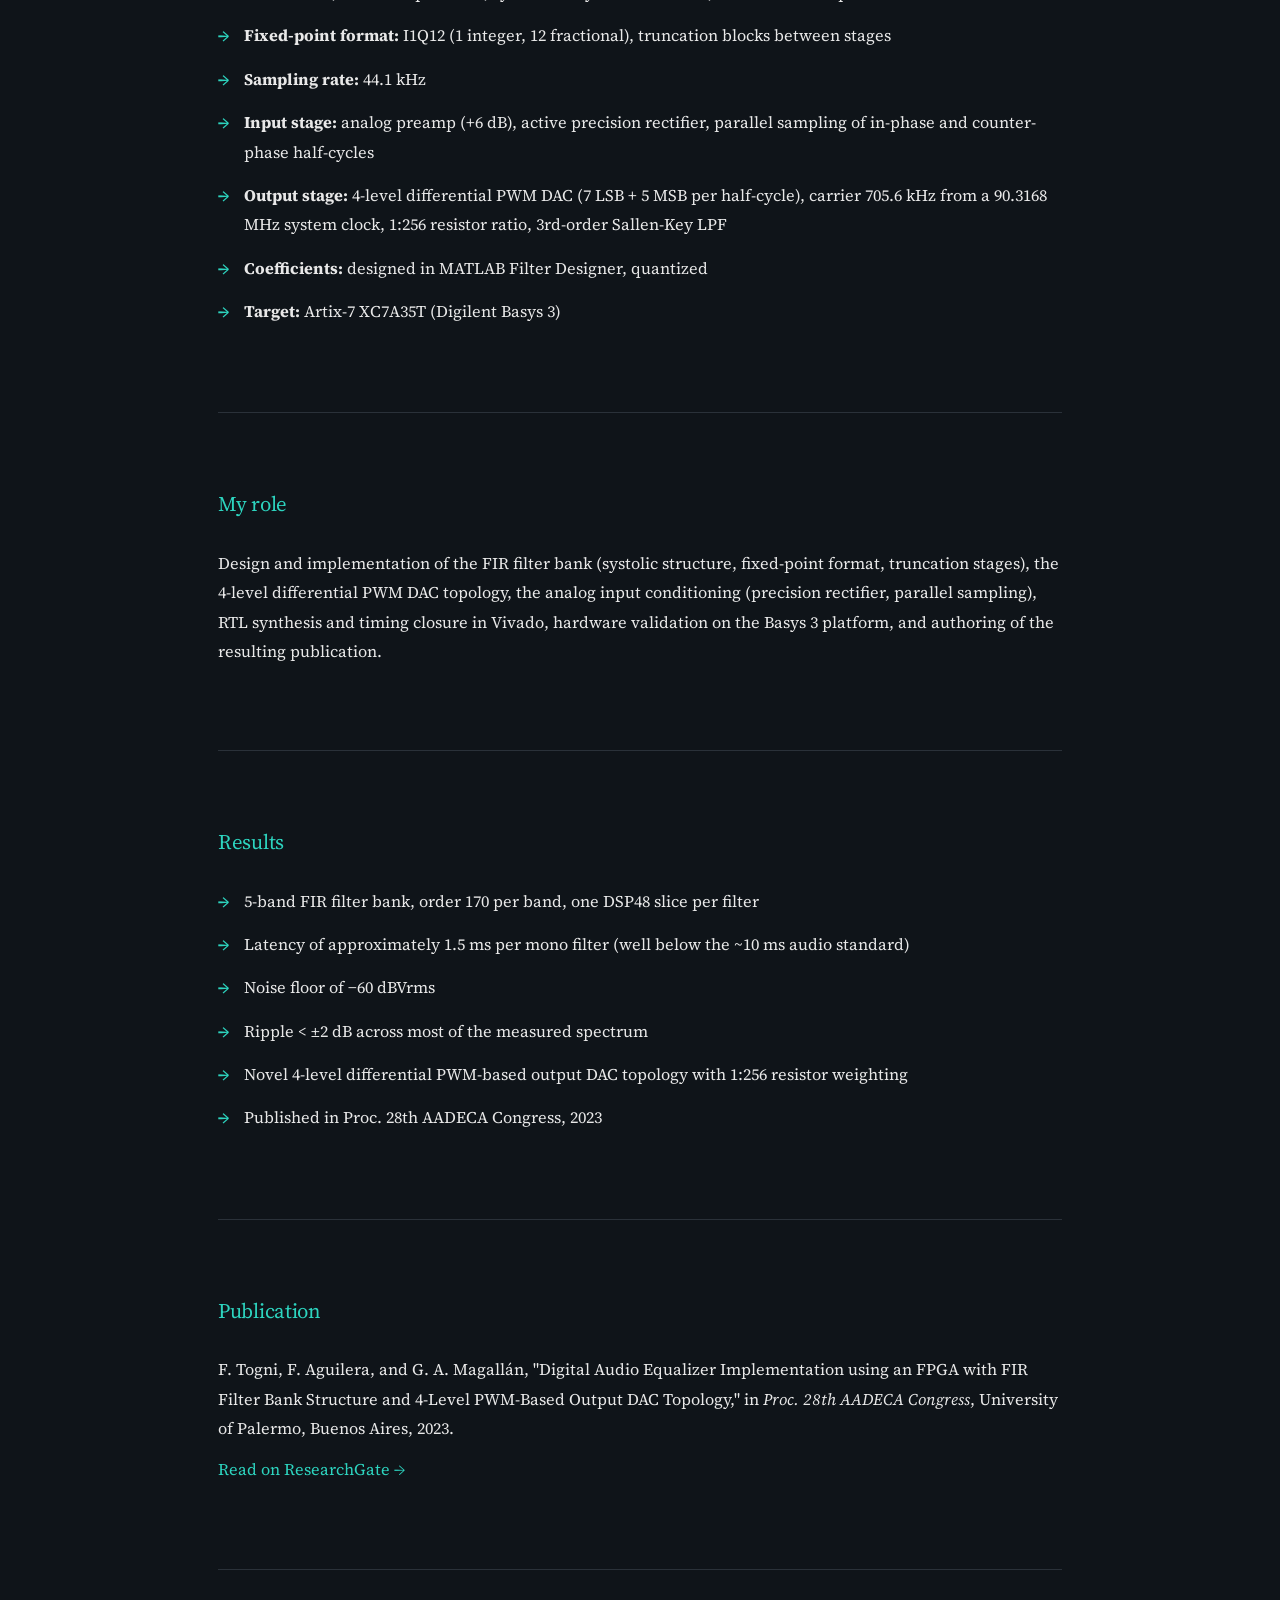
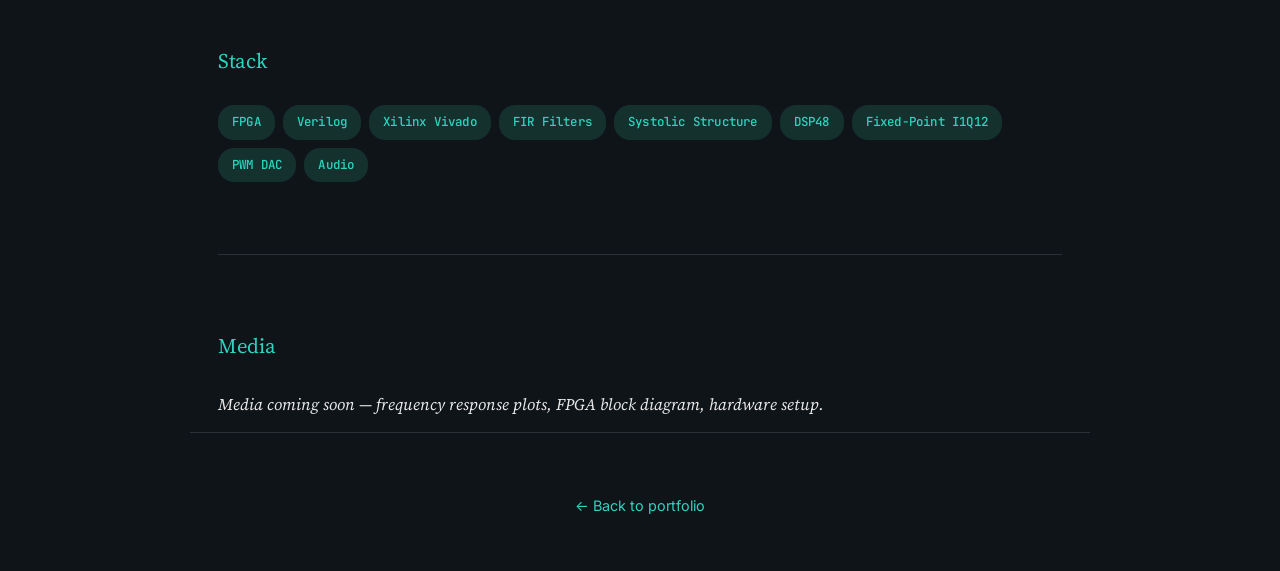
==== commit ccdad4ad: "Update audio-equalizer.html" ====
--- a/projects/audio-equalizer.html
+++ b/projects/audio-equalizer.html
@@ -4,7 +4,7 @@
   <meta charset="UTF-8">
   <meta name="viewport" content="width=device-width, initial-scale=1.0">
   <title>Digital Audio Equalizer on FPGA — Francisco Togni</title>
-  <meta name="description" content="160-tap FIR filter bank equalizer with 4-level PWM-based DAC on FPGA.">
+  <meta name="description" content="5-band FIR filter bank equalizer with 4-level PWM-based DAC on FPGA.">
   <meta name="theme-color" content="#0f1419">
 
   <link rel="preconnect" href="https://fonts.googleapis.com">
@@ -27,7 +27,7 @@
 <header class="hero">
   <div class="container">
     <h1>Digital Audio Equalizer on FPGA</h1>
-    <p class="tagline">160-tap FIR filter bank · 4-level PWM DAC</p>
+    <p class="tagline">5-band FIR filter bank · 4-level PWM DAC</p>
     <p class="subtitle">Published at AADECA 2023</p>
     <a class="back-link" href="../index.html">← Back to portfolio</a>
   </div>
@@ -39,10 +39,11 @@
     <span class="status status-published">Published · AADECA 2023</span>
     <h2>Overview</h2>
     <p class="overview">
-      An FPGA implementation of a digital audio equalizer using a 
-      multi-band FIR filter bank and a 4-level PWM-based output DAC 
-      topology. The design achieves high audio quality at 44.1 kHz 
-      sampling with low FPGA resource usage.
+      An FPGA implementation of a 5-band parallel graphic audio equalizer 
+      using a symmetric systolic FIR filter bank and a 4-level differential 
+      PWM-based output DAC topology. The design achieves high audio quality 
+      at 44.1 kHz sampling with one DSP48 slice per filter and latency of 
+      1.5 ms per mono channel.
     </p>
   </section>
 
@@ -50,48 +51,62 @@
     <h2>Problem</h2>
     <p>
       Digital audio equalization typically requires high-order FIR filters 
-      that consume significant FPGA resources. Additionally, the output 
-      stage needs a DAC with enough resolution for high-fidelity audio. 
-      Both challenges must be solved with limited hardware budget.
+      that consume significant FPGA resources, and an output DAC with enough 
+      resolution for high-fidelity audio — both within a limited hardware 
+      budget. A parallel filter bank also needs to avoid phase error 
+      accumulation and quantization noise between bands.
     </p>
   </section>
 
   <section>
     <h2>Solution</h2>
     <p>
-      A 160-tap FIR filter bank architecture optimized for parallel 
-      processing in the FPGA, combined with a 4-level PWM-based output 
-      DAC topology that achieves the required effective resolution using 
-      only digital output pins and a simple analog reconstruction filter.
+      A 5-band parallel graphic equalizer built around symmetric systolic FIR 
+      filters — each band implemented with one Xilinx DSP48 slice thanks to 
+      oversampling and pipelining. The output uses a 4-level differential 
+      PWM-based DAC: each half-cycle's 12-bit sample is split into 7 LSBs and 
+      5 MSBs driving two PWMs, summed with a weighted differential analog 
+      stage and filtered with a 3rd-order Sallen-Key low-pass filter. The 
+      input stage uses active precision rectification and parallel sampling 
+      of both half-cycles to increase dynamic range and reject common-mode 
+      noise.
     </p>
   </section>
 
   <section>
     <h2>Architecture</h2>
     <ul>
-      <li><strong>Filter:</strong> 160-tap FIR filter bank</li>
+      <li><strong>Bands:</strong> 5-band parallel graphic EQ (150 Hz, 700 Hz, 2 kHz, 4 kHz, 8 kHz)</li>
+      <li><strong>Filters:</strong> FIR, order 170 per band, symmetric systolic structure, one DSP48 slice per filter</li>
+      <li><strong>Fixed-point format:</strong> I1Q12 (1 integer, 12 fractional), truncation blocks between stages</li>
       <li><strong>Sampling rate:</strong> 44.1 kHz</li>
-      <li><strong>Output stage:</strong> 4-level PWM-based DAC topology</li>
-      <li><strong>Target:</strong> FPGA (Verilog / HDL-RTL)</li>
-      <li><strong>Design goal:</strong> low FPGA resource usage while maintaining audio quality</li>
+      <li><strong>Input stage:</strong> analog preamp (+6 dB), active precision rectifier, parallel sampling of in-phase and counter-phase half-cycles</li>
+      <li><strong>Output stage:</strong> 4-level differential PWM DAC (7 LSB + 5 MSB per half-cycle), carrier 705.6 kHz from a 90.3168 MHz system clock, 1:256 resistor ratio, 3rd-order Sallen-Key LPF</li>
+      <li><strong>Coefficients:</strong> designed in MATLAB Filter Designer, quantized</li>
+      <li><strong>Target:</strong> Artix-7 XC7A35T (Digilent Basys 3)</li>
     </ul>
   </section>
 
   <section>
     <h2>My role</h2>
     <p>
-      Design and implementation of the FIR filter bank, PWM DAC topology, 
-      RTL synthesis, hardware validation, and authoring of the resulting 
-      publication.
+      Design and implementation of the FIR filter bank (systolic structure, 
+      fixed-point format, truncation stages), the 4-level differential PWM 
+      DAC topology, the analog input conditioning (precision rectifier, 
+      parallel sampling), RTL synthesis and timing closure in Vivado, 
+      hardware validation on the Basys 3 platform, and authoring of the 
+      resulting publication.
     </p>
   </section>
 
   <section>
     <h2>Results</h2>
     <ul>
-      <li>160-tap FIR filter bank at 44.1 kHz sampling</li>
-      <li>Low FPGA resource usage</li>
-      <li>Novel 4-level PWM-based output DAC topology</li>
+      <li>5-band FIR filter bank, order 170 per band, one DSP48 slice per filter</li>
+      <li>Latency of approximately 1.5 ms per mono filter (well below the ~10 ms audio standard)</li>
+      <li>Noise floor of −60 dBVrms</li>
+      <li>Ripple &lt; ±2 dB across most of the measured spectrum</li>
+      <li>Novel 4-level differential PWM-based output DAC topology with 1:256 resistor weighting</li>
       <li>Published in Proc. 28th AADECA Congress, 2023</li>
     </ul>
   </section>
@@ -99,10 +114,10 @@
   <section>
     <h2>Publication</h2>
     <p>
-      F. Togni et al., "Digital Audio Equalizer Implementation using an FPGA 
-      with FIR Filter Bank Structure and 4-Level PWM-Based Output DAC 
-      Topology," in <em>Proc. 28th AADECA Congress</em>, University of 
-      Palermo, Buenos Aires, 2023.
+      F. Togni, F. Aguilera, and G. A. Magallán, "Digital Audio Equalizer 
+      Implementation using an FPGA with FIR Filter Bank Structure and 
+      4-Level PWM-Based Output DAC Topology," in <em>Proc. 28th AADECA 
+      Congress</em>, University of Palermo, Buenos Aires, 2023.
     </p>
     <p>
       <a href="https://www.researchgate.net/publication/375450327" target="_blank" rel="noopener">Read on ResearchGate →</a>
@@ -114,11 +129,13 @@
     <div class="stack">
       <span>FPGA</span>
       <span>Verilog</span>
+      <span>Xilinx Vivado</span>
       <span>FIR Filters</span>
-      <span>DSP</span>
+      <span>Systolic Structure</span>
+      <span>DSP48</span>
+      <span>Fixed-Point I1Q12</span>
       <span>PWM DAC</span>
       <span>Audio</span>
-      <span>Xilinx</span>
     </div>
   </section>
 
